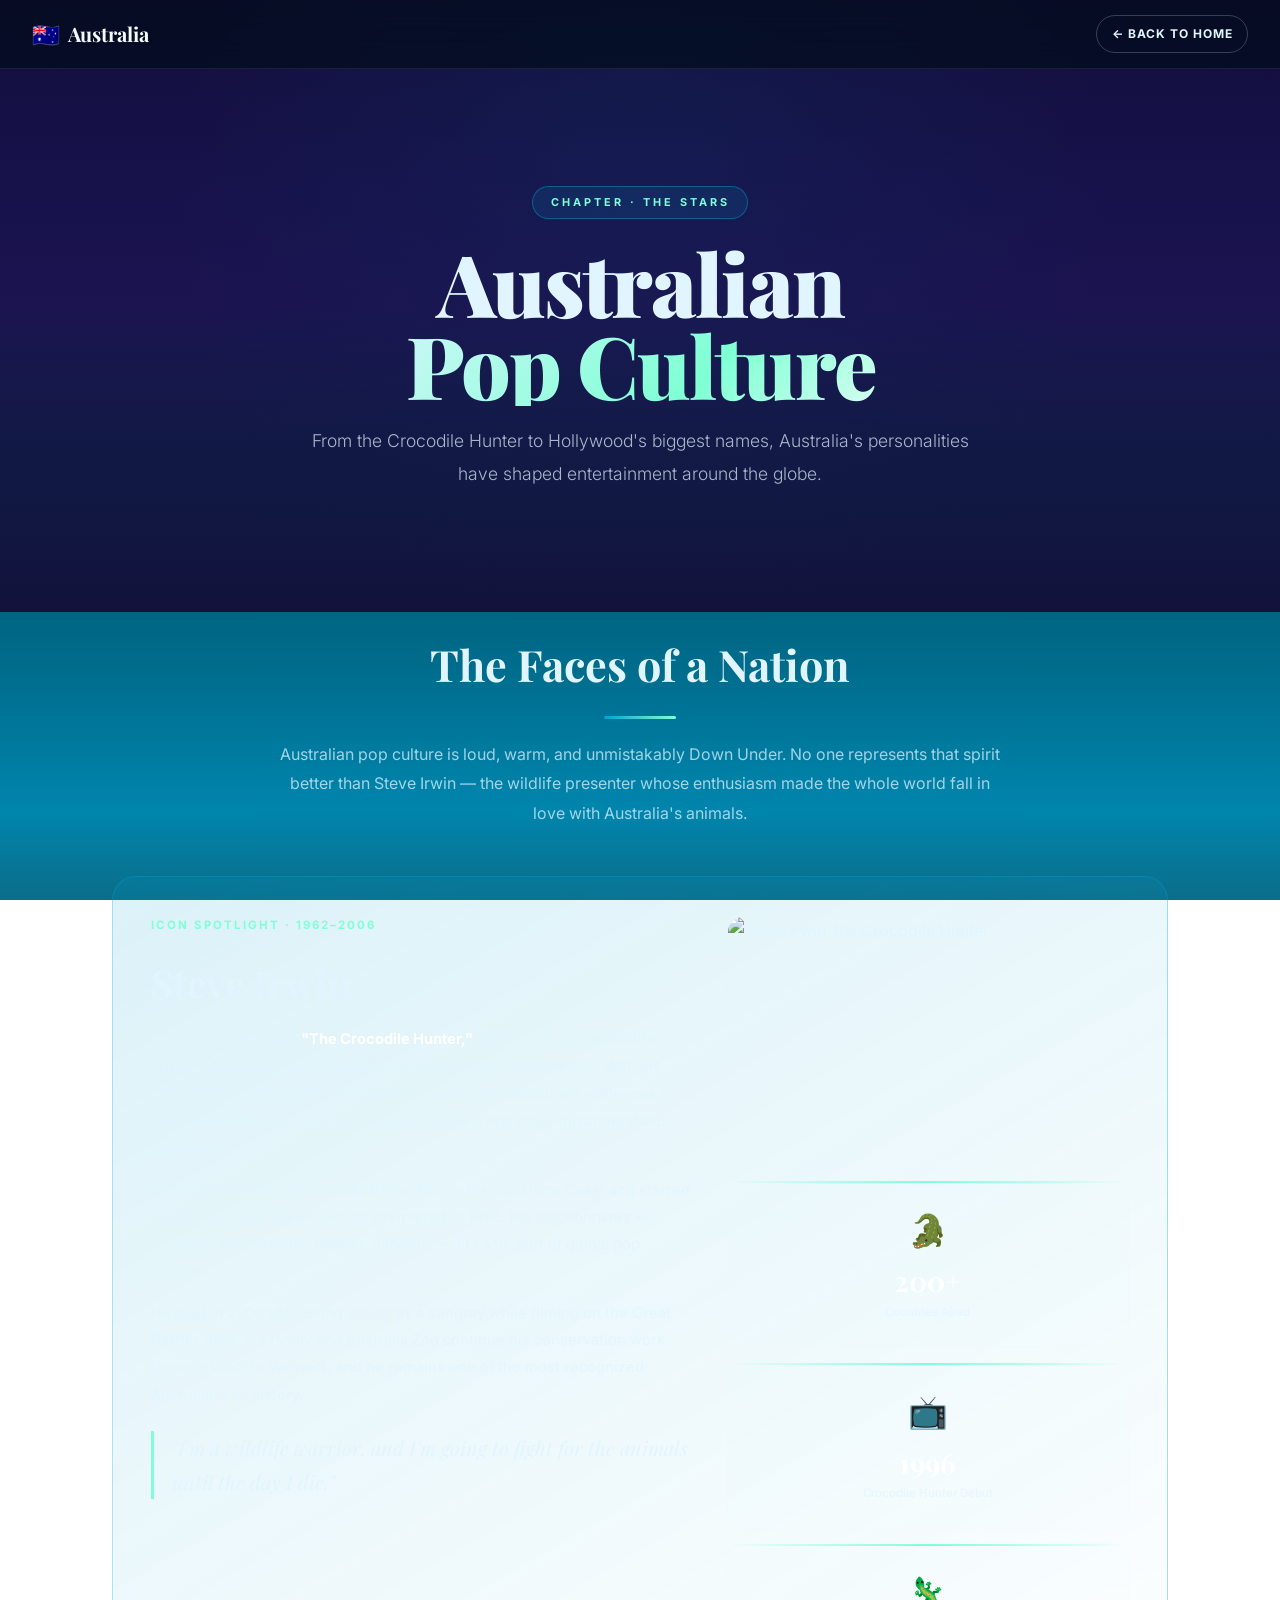
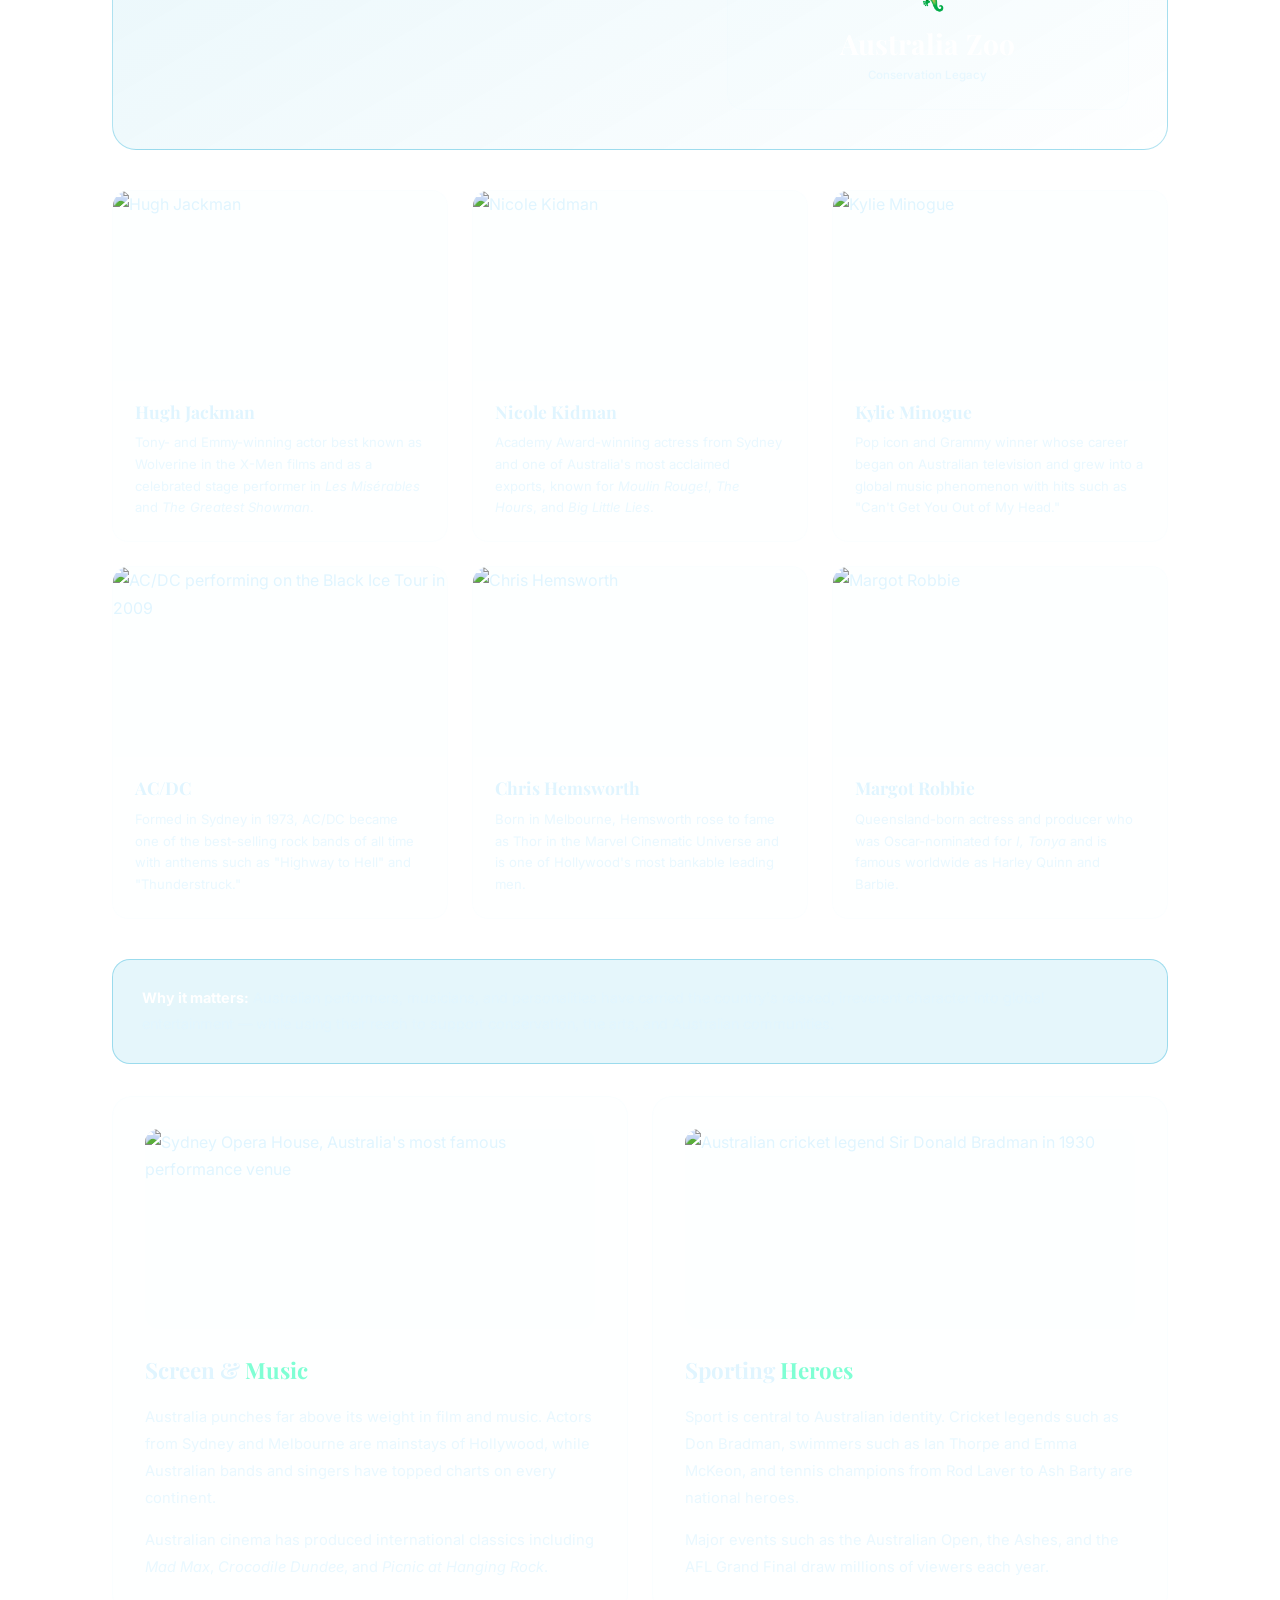
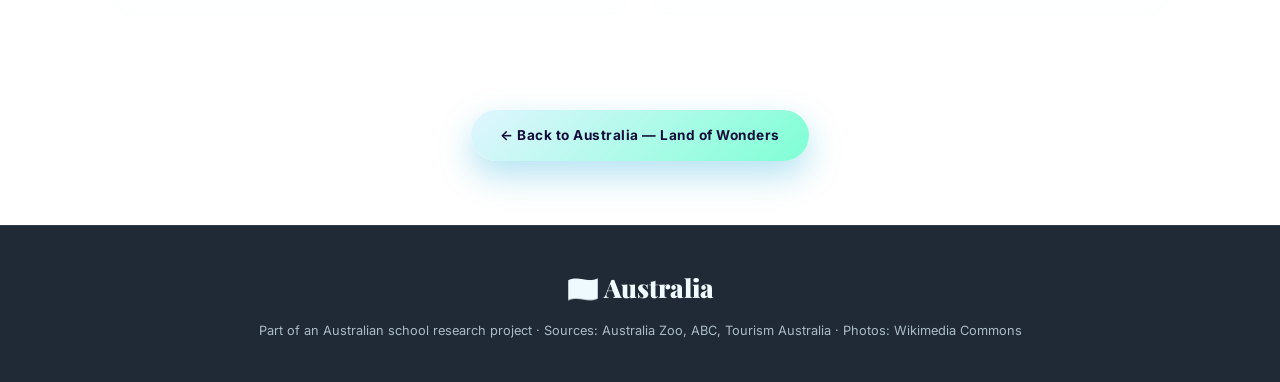
==== pop-culture.html @ 4364b7e6 "Site Austraia" ====
<!DOCTYPE html>
<html lang="en">
<head>
  <meta charset="UTF-8" />
  <meta name="viewport" content="width=device-width, initial-scale=1.0" />
  <meta name="description" content="Australian pop culture — Steve Irwin, the Crocodile Hunter, and the stars who took Australia to the world." />
  <title>Pop Culture — Australia | Land of Wonders</title>
  <link rel="preconnect" href="https://fonts.googleapis.com" />
  <link rel="preconnect" href="https://fonts.gstatic.com" crossorigin />
  <link href="https://fonts.googleapis.com/css2?family=Playfair+Display:ital,wght@0,400;0,700;0,900;1,400&family=Inter:wght@300;400;500;600;700&display=swap" rel="stylesheet" />
  <link rel="stylesheet" href="pages.css" />
</head>
<body>

  <nav>
    <div class="nav-inner">
      <a href="index.html" class="nav-logo"><span class="nav-flag">🇦🇺</span> Australia</a>
      <a href="index.html" class="nav-back">← Back to Home</a>
    </div>
  </nav>

  <header class="hero" style="--hero-img:url('https://upload.wikimedia.org/wikipedia/commons/thumb/3/30/AC_DC_Black_Ice_Tour_2009_Buenos_Aires_6de_Diciembre_%284237978983%29.jpg/1280px-AC_DC_Black_Ice_Tour_2009_Buenos_Aires_6de_Diciembre_%284237978983%29.jpg')">
    <div class="hero-bg"></div>
    <div class="hero-overlay"></div>
    <div class="hero-inner">
      <span class="hero-tag">Chapter · The Stars</span>
      <h1>Australian <span>Pop Culture</span></h1>
      <p>From the Crocodile Hunter to Hollywood's biggest names, Australia's personalities have shaped entertainment around the globe.</p>
    </div>
  </header>

  <main class="content">

    <div class="intro reveal">
      <h2>The Faces of a Nation</h2>
      <div class="divider"></div>
      <p>Australian pop culture is loud, warm, and unmistakably Down Under. No one represents that spirit better than Steve Irwin — the wildlife presenter whose enthusiasm made the whole world fall in love with Australia's animals.</p>
    </div>

    <div class="spotlight reveal">
      <div>
        <div class="role">Icon Spotlight · 1962–2006</div>
        <h2>Steve Irwin</h2>
        <p>Known to millions as <strong style="color:#fff">"The Crocodile Hunter,"</strong> Steve Irwin was a wildlife expert, zookeeper, and television personality from Queensland. With his khaki shirt, broad accent, and fearless energy, he introduced audiences in more than 200 countries to crocodiles, snakes, and other misunderstood creatures.</p>
        <p>Steve and his wife Terri ran Australia Zoo on the Sunshine Coast and starred in <em>The Crocodile Hunter</em>, which premiered in 1996. His catchphrases — "Crikey!" and "Danger, danger, danger!" — became part of global pop culture.</p>
        <p>He died in 2006 after being struck by a stingray while filming on the Great Barrier Reef. His family and Australia Zoo continue his conservation work through Wildlife Warriors, and he remains one of the most recognized Australians in history.</p>
        <div class="quote">"I'm a wildlife warrior, and I'm going to fight for the animals until the day I die."</div>
      </div>
      <div class="spotlight-side">
        <div class="spotlight-photo">
          <img src="https://upload.wikimedia.org/wikipedia/commons/f/f9/Steve_Irwin_December_2005_%284x5_cropped%29.jpg" alt="Steve Irwin, the Crocodile Hunter" loading="lazy" />
        </div>
        <div class="stat"><span class="ico">🐊</span><span class="val">200+</span><span class="lbl">Countries Aired</span></div>
        <div class="stat"><span class="ico">📺</span><span class="val">1996</span><span class="lbl">Crocodile Hunter Debut</span></div>
        <div class="stat"><span class="ico">🦎</span><span class="val">Australia Zoo</span><span class="lbl">Conservation Legacy</span></div>
      </div>
    </div>

    <div class="g3" style="margin-bottom:2.5rem">
      <div class="icon-card reveal d1"><div class="card-img portrait"><img src="https://upload.wikimedia.org/wikipedia/commons/thumb/0/02/Hugh_Jackman_by_Gage_Skidmore_3.jpg/1280px-Hugh_Jackman_by_Gage_Skidmore_3.jpg" alt="Hugh Jackman" loading="lazy" /></div><h4>Hugh Jackman</h4><p>Tony- and Emmy-winning actor best known as Wolverine in the X-Men films and as a celebrated stage performer in <em>Les Misérables</em> and <em>The Greatest Showman</em>.</p></div>
      <div class="icon-card reveal d2"><div class="card-img portrait"><img src="https://upload.wikimedia.org/wikipedia/commons/thumb/9/9e/MKr384262_Nicole_Kidman_%28Women_In_Motion%2C_Cannes_2025%29.jpg/1280px-MKr384262_Nicole_Kidman_%28Women_In_Motion%2C_Cannes_2025%29.jpg" alt="Nicole Kidman" loading="lazy" /></div><h4>Nicole Kidman</h4><p>Academy Award-winning actress from Sydney and one of Australia's most acclaimed exports, known for <em>Moulin Rouge!</em>, <em>The Hours</em>, and <em>Big Little Lies</em>.</p></div>
      <div class="icon-card reveal d3"><div class="card-img portrait"><img src="https://upload.wikimedia.org/wikipedia/commons/thumb/6/62/KylieMinogue-byPhilipRomano.jpg/1280px-KylieMinogue-byPhilipRomano.jpg" alt="Kylie Minogue" loading="lazy" /></div><h4>Kylie Minogue</h4><p>Pop icon and Grammy winner whose career began on Australian television and grew into a global music phenomenon with hits such as "Can't Get You Out of My Head."</p></div>
      <div class="icon-card reveal d1"><div class="card-img"><img src="https://upload.wikimedia.org/wikipedia/commons/thumb/e/e0/AC_DC_Black_Ice_Tour_2009_Buenos_Aires_4_de_Diciembre_%284238680962%29.jpg/1280px-AC_DC_Black_Ice_Tour_2009_Buenos_Aires_4_de_Diciembre_%284238680962%29.jpg" alt="AC/DC performing on the Black Ice Tour in 2009" loading="lazy" /></div><h4>AC/DC</h4><p>Formed in Sydney in 1973, AC/DC became one of the best-selling rock bands of all time with anthems such as "Highway to Hell" and "Thunderstruck."</p></div>
      <div class="icon-card reveal d2"><div class="card-img portrait"><img src="https://upload.wikimedia.org/wikipedia/commons/thumb/8/86/Chris_Hemsworth_-_Crime_101.jpg/1280px-Chris_Hemsworth_-_Crime_101.jpg" alt="Chris Hemsworth" loading="lazy" /></div><h4>Chris Hemsworth</h4><p>Born in Melbourne, Hemsworth rose to fame as Thor in the Marvel Cinematic Universe and is one of Hollywood's most bankable leading men.</p></div>
      <div class="icon-card reveal d3"><div class="card-img portrait"><img src="https://upload.wikimedia.org/wikipedia/commons/thumb/9/90/Margot_Robbie_Wuthering_Heights_premiere_%28cropped%29.jpg/1280px-Margot_Robbie_Wuthering_Heights_premiere_%28cropped%29.jpg" alt="Margot Robbie" loading="lazy" /></div><h4>Margot Robbie</h4><p>Queensland-born actress and producer who was Oscar-nominated for <em>I, Tonya</em> and is famous worldwide as Harley Quinn and Barbie.</p></div>
    </div>

    <div class="callout reveal">
      <p><strong>Why it matters:</strong> Australian performers, musicians, and personalities have carried the country's relaxed, irreverent character into global entertainment — while using their reach to support conservation, the arts, and Australian communities.</p>
    </div>

    <div class="g2">
      <div class="gc reveal">
        <div class="gc-img">
          <img src="https://upload.wikimedia.org/wikipedia/commons/thumb/e/e1/Sydney_Opera_House_2026.jpg/1280px-Sydney_Opera_House_2026.jpg" alt="Sydney Opera House, Australia's most famous performance venue" loading="lazy" />
        </div>
        <h3>Screen & <span>Music</span></h3>
        <p>Australia punches far above its weight in film and music. Actors from Sydney and Melbourne are mainstays of Hollywood, while Australian bands and singers have topped charts on every continent.</p>
        <p>Australian cinema has produced international classics including <em>Mad Max</em>, <em>Crocodile Dundee</em>, and <em>Picnic at Hanging Rock</em>.</p>
      </div>
      <div class="gc reveal d1">
        <div class="gc-img">
          <img src="https://upload.wikimedia.org/wikipedia/commons/d/d8/Don_Bradman_1930.jpg" alt="Australian cricket legend Sir Donald Bradman in 1930" loading="lazy" />
        </div>
        <h3>Sporting <span>Heroes</span></h3>
        <p>Sport is central to Australian identity. Cricket legends such as Don Bradman, swimmers such as Ian Thorpe and Emma McKeon, and tennis champions from Rod Laver to Ash Barty are national heroes.</p>
        <p>Major events such as the Australian Open, the Ashes, and the AFL Grand Final draw millions of viewers each year.</p>
      </div>
    </div>

  </main>

  <div class="back-cta">
    <a href="index.html">← Back to Australia — Land of Wonders</a>
  </div>

  <footer>
    <div class="footer-logo">🇦🇺 Australia</div>
    <p>Part of an Australian school research project · Sources: Australia Zoo, ABC, Tourism Australia · Photos: Wikimedia Commons</p>
  </footer>

  <script>
    const revObs = new IntersectionObserver(entries => {
      entries.forEach(e => { if (e.isIntersecting) e.target.classList.add('visible'); });
    }, { threshold: 0.1, rootMargin: '0px 0px -40px 0px' });
    document.querySelectorAll('.reveal').forEach(el => revObs.observe(el));
  </script>
</body>
</html>
---- pages.css ----
/* =============================================
   SHARED STYLES FOR THE THREE STORY PAGES
============================================= */
*, *::before, *::after { margin:0; padding:0; box-sizing:border-box; }
:root {
  --c1:#130E39;
  --aqua:#00a3d1;
  --aqua-soft:#7fffd4;
  --aqua-light:#E0F5FF;
  --muted:rgba(224,245,255,.72);
  --glass:rgba(224,245,255,.05);
  --gborder:rgba(224,245,255,.14);
  --shadow:0 24px 70px rgba(19,14,57,.55);
}
html { scroll-behavior:smooth; overflow-x:hidden; }
body {
  font-family:'Inter', sans-serif;
  color:var(--aqua-light);
  background:linear-gradient(180deg,
    #130E39 0%, #1a1660 16%, #2C2085 34%,
    #005A75 58%, #006c8c 74%, #0085ad 90%, #0b6d8a 100%);
  background-attachment:fixed;
  overflow-x:hidden;
  min-height:100vh;
  line-height:1.7;
}
::-webkit-scrollbar { width:5px; }
::-webkit-scrollbar-track { background:var(--c1); }
::-webkit-scrollbar-thumb { background:var(--aqua-light); border-radius:3px; }

/* NAV */
nav {
  position:fixed; top:0; left:0; right:0; z-index:1000;
  background:rgba(2,12,27,.68);
  backdrop-filter:blur(24px);
  -webkit-backdrop-filter:blur(24px);
  border-bottom:1px solid rgba(255,255,255,.08);
}
.nav-inner {
  max-width:1300px; margin:0 auto; height:68px;
  display:flex; align-items:center; justify-content:space-between;
  padding:0 2rem;
}
.nav-logo {
  font-family:'Playfair Display',serif; font-size:1.25rem; font-weight:700;
  text-decoration:none; display:flex; align-items:center; gap:.5rem;
  background:linear-gradient(135deg,var(--aqua-light),#fff);
  -webkit-background-clip:text; -webkit-text-fill-color:transparent; background-clip:text;
}
.nav-flag { font-size:1.4rem; -webkit-text-fill-color:initial; }
.nav-back {
  color:var(--aqua-light); text-decoration:none; font-size:.75rem;
  font-weight:700; text-transform:uppercase; letter-spacing:1px;
  padding:.5rem .9rem; border:1px solid rgba(224,245,255,.22);
  border-radius:100px; transition:all .3s;
}
.nav-back:hover { background:rgba(0,163,209,.18); border-color:rgba(0,163,209,.6); transform:translateX(-3px); }

/* HERO */
.hero {
  position:relative; min-height:68vh; display:flex;
  align-items:center; justify-content:center; overflow:hidden;
  padding:8rem 1.5rem 4rem; text-align:center;
}
.hero-bg {
  position:absolute; inset:0;
  background:var(--hero-img, linear-gradient(135deg,#1a1660,#005A75)) center/cover no-repeat;
  transform:scale(1.008);
  filter:saturate(1.05);
}
.hero-bg::after {
  content:''; position:absolute; inset:0;
  background:radial-gradient(circle at 50% 30%, rgba(0,163,209,.18), transparent 60%);
}
.hero-overlay {
  position:absolute; inset:0;
  background:linear-gradient(to bottom, rgba(19,14,57,.55) 0%, rgba(19,14,57,.72) 55%, rgba(19,14,57,.96) 100%);
}
.hero-inner { position:relative; z-index:2; max-width:820px; }
.hero-tag {
  display:inline-block; font-size:.68rem; font-weight:700; letter-spacing:3px;
  text-transform:uppercase; color:var(--aqua-soft);
  padding:.4rem 1.1rem; border:1px solid rgba(0,163,209,.45);
  border-radius:100px; background:rgba(0,163,209,.12); margin-bottom:1.4rem;
  animation:fadeUp .8s ease .1s both;
}
.hero h1 {
  font-family:'Playfair Display',serif; font-weight:900;
  font-size:clamp(2.8rem,8vw,5.4rem); line-height:.95;
  letter-spacing:-2px; margin-bottom:1.2rem;
  animation:fadeUp .9s ease .25s both;
}
.hero h1 span {
  display:block;
  background:linear-gradient(135deg,var(--aqua-light) 0%,var(--aqua-soft) 60%,#fff 100%);
  -webkit-background-clip:text; -webkit-text-fill-color:transparent; background-clip:text;
}
.hero p {
  font-size:clamp(.95rem,2vw,1.1rem); font-weight:300; color:var(--muted);
  max-width:680px; margin:0 auto; line-height:1.85;
  animation:fadeUp .9s ease .4s both;
}
.hero--emoji .hero-bg::before {
  content:attr(data-emoji);
  position:absolute; right:6%; bottom:-4%;
  font-size:clamp(9rem,26vw,22rem); line-height:1;
  opacity:.14; filter:grayscale(10%);
  animation:drift 7s ease-in-out infinite alternate;
}
@keyframes drift { from{transform:translateY(0) rotate(-4deg);} to{transform:translateY(-24px) rotate(3deg);} }
@keyframes fadeUp { from{opacity:0;transform:translateY(24px);} to{opacity:1;transform:translateY(0);} }

/* CONTENT */
.content { max-width:1120px; margin:0 auto; padding:1rem 2rem 5rem; }
.intro { text-align:center; margin-bottom:3rem; }
.intro h2 {
  font-family:'Playfair Display',serif; font-size:clamp(1.8rem,4vw,2.7rem);
  font-weight:700; margin-bottom:.8rem;
}
.intro p { color:var(--muted); max-width:720px; margin:0 auto; font-size:1rem; line-height:1.85; }
.divider { width:72px; height:3px; border-radius:2px; margin:.9rem auto 1.3rem;
  background:linear-gradient(90deg,var(--aqua),var(--aqua-soft)); }

.g2 { display:grid; grid-template-columns:1fr 1fr; gap:1.5rem; align-items:start; }
.g3 { display:grid; grid-template-columns:repeat(3,1fr); gap:1.5rem; }
.g4 { display:grid; grid-template-columns:repeat(4,1fr); gap:1.2rem; }

.gc {
  background:var(--glass); border:1px solid var(--gborder);
  border-radius:20px; padding:2rem;
  backdrop-filter:blur(10px); -webkit-backdrop-filter:blur(10px);
  transition:all .4s ease;
}
.gc:hover { background:rgba(224,245,255,.08); border-color:rgba(0,163,209,.35); transform:translateY(-4px); box-shadow:var(--shadow); }
.gc h3 {
  font-family:'Playfair Display',serif; font-size:1.4rem; font-weight:700;
  margin-bottom:.9rem;
}
.gc h3 span { color:var(--aqua-soft); }
.gc p { color:var(--muted); font-size:.92rem; line-height:1.85; margin-bottom:.9rem; }
.gc p:last-child { margin-bottom:0; }

.stat {
  background:var(--glass); border:1px solid rgba(224,245,255,.1);
  border-radius:16px; padding:1.4rem 1rem; text-align:center;
  position:relative; overflow:hidden; transition:all .3s;
}
.stat::before {
  content:''; position:absolute; top:0; left:0; right:0; height:2px;
  background:linear-gradient(90deg,transparent,var(--aqua-soft),transparent);
}
.stat:hover { transform:translateY(-4px); border-color:rgba(0,163,209,.4); }
.stat .ico { font-size:2rem; display:block; margin-bottom:.5rem; }
.stat .val { font-family:'Playfair Display',serif; font-size:1.75rem; font-weight:700; color:#fff; display:block; line-height:1.1; }
.stat .lbl { font-size:.72rem; color:var(--muted); font-weight:500; margin-top:.25rem; }

/* IMAGES */
.figure {
  margin:0 0 2.6rem; border-radius:22px; overflow:hidden;
  border:1px solid var(--gborder); background:var(--glass);
}
.figure img {
  display:block; width:100%; height:clamp(220px,38vw,400px);
  object-fit:cover; object-position:center 50%; transition:transform .6s ease;
}
.figure:hover img { transform:scale(1.01); }
.figure figcaption {
  padding:.85rem 1.4rem; font-size:.78rem; color:var(--muted);
  border-top:1px solid rgba(224,245,255,.08);
}
.figure figcaption strong { color:var(--aqua-light); }

.gc-img {
  border-radius:14px; overflow:hidden; margin-bottom:1.4rem; height:200px;
  background:rgba(224,245,255,.06);
}
.gc-img img {
  width:100%; height:100%; object-fit:cover; object-position:center 50%; display:block;
  transition:transform .5s ease;
}
.gc:hover .gc-img img { transform:scale(1.012); }

.card-img {
  margin:-1.4rem -1.4rem 1rem; height:190px; overflow:hidden;
  background:rgba(224,245,255,.06);
}
.card-img img {
  width:100%; height:100%; object-fit:cover; object-position:center 50%; display:block;
  transition:transform .5s ease;
}
.card-img.portrait img { object-position:center center; }
.icon-card:hover .card-img img { transform:scale(1.015); }

.spotlight-photo {
  border-radius:16px; overflow:hidden; height:250px;
  border:1px solid rgba(224,245,255,.14);
}
.spotlight-photo img {
  width:100%; height:100%; object-fit:cover; object-position:center center;
  display:block; transition:transform .5s ease;
}
.spotlight-photo:hover img { transform:scale(1.01); }

/* TIMELINE */
.timeline { position:relative; padding-left:1.9rem; margin-top:1rem; }
.timeline::before {
  content:''; position:absolute; left:0; top:.3rem; bottom:.3rem; width:2px;
  background:linear-gradient(180deg,var(--aqua-soft),var(--aqua));
}
.tl-item { position:relative; margin-bottom:1.7rem; }
.tl-item:last-child { margin-bottom:0; }
.tl-item::before {
  content:''; position:absolute; left:-2.35rem; top:.35rem;
  width:10px; height:10px; border-radius:50%; background:var(--aqua-soft);
  box-shadow:0 0 0 4px rgba(0,163,209,.22);
}
.tl-year { font-size:.72rem; font-weight:700; color:var(--aqua-soft); letter-spacing:1.5px; text-transform:uppercase; margin-bottom:.15rem; }
.tl-text { font-size:.9rem; color:var(--muted); line-height:1.65; }

/* ICON GRID */
.icon-card {
  background:var(--glass); border:1px solid rgba(224,245,255,.1);
  border-radius:16px; padding:1.4rem; transition:all .3s;
  overflow:hidden;
}
.icon-card:hover { border-color:rgba(0,163,209,.4); transform:translateY(-4px); background:rgba(0,163,209,.08); }
.icon-card .ico { font-size:2.2rem; display:block; margin-bottom:.6rem; }
.icon-card h4 { font-family:'Playfair Display',serif; font-size:1.1rem; margin-bottom:.35rem; }
.icon-card p { font-size:.82rem; color:var(--muted); line-height:1.65; }

/* SPOTLIGHT */
.spotlight {
  display:grid; grid-template-columns:1.15fr .85fr; gap:2rem;
  background:linear-gradient(150deg, rgba(0,163,209,.14), rgba(224,245,255,.03));
  border:1px solid rgba(0,163,209,.3); border-radius:24px;
  padding:2.4rem; margin-bottom:2.5rem;
}
.spotlight h2 { font-family:'Playfair Display',serif; font-size:clamp(1.7rem,3.5vw,2.4rem); margin-bottom:.6rem; }
.spotlight .role { font-size:.72rem; font-weight:700; letter-spacing:2px; text-transform:uppercase; color:var(--aqua-soft); margin-bottom:1rem; }
.spotlight p { color:var(--muted); font-size:.92rem; line-height:1.85; margin-bottom:.9rem; }
.spotlight p:last-child { margin-bottom:0; }
.quote {
  font-family:'Playfair Display',serif; font-style:italic; font-size:1.25rem;
  color:var(--aqua-light); border-left:3px solid var(--aqua-soft);
  padding-left:1.1rem; margin-top:1.4rem;
}
.spotlight-side { display:flex; flex-direction:column; gap:.9rem; justify-content:center; }

/* CALLOUT */
.callout {
  background:rgba(0,163,209,.1); border:1px solid rgba(0,163,209,.32);
  border-radius:18px; padding:1.6rem 1.8rem; margin:2rem 0;
}
.callout strong { color:#fff; }
.callout p { color:var(--muted); font-size:.9rem; line-height:1.8; margin:0; }

/* BACK CTA */
.back-cta { text-align:center; padding:1rem 2rem 4rem; }
.back-cta a {
  display:inline-flex; align-items:center; gap:.6rem;
  text-decoration:none; color:var(--c1); font-weight:700; font-size:.85rem;
  letter-spacing:.5px; background:linear-gradient(135deg,var(--aqua-light),var(--aqua-soft));
  padding:.85rem 1.8rem; border-radius:100px; transition:all .3s;
  box-shadow:0 14px 34px rgba(0,163,209,.3);
}
.back-cta a:hover { transform:translateY(-3px); box-shadow:0 20px 44px rgba(0,163,209,.45); }

/* FOOTER */
footer {
  background:rgba(2,12,27,.88); border-top:1px solid rgba(255,255,255,.08);
  padding:2.5rem 2rem; text-align:center;
}
.footer-logo {
  font-family:'Playfair Display',serif; font-size:1.6rem; font-weight:900;
  background:linear-gradient(135deg,var(--aqua-light),#fff);
  -webkit-background-clip:text; -webkit-text-fill-color:transparent;
  margin-bottom:.6rem;
}
footer p { color:var(--muted); font-size:.8rem; line-height:1.8; }
footer a { color:var(--aqua-soft); text-decoration:none; }
footer a:hover { text-decoration:underline; }

/* SCROLL REVEAL */
.reveal { opacity:0; transform:translateY(32px); transition:opacity .8s ease, transform .8s ease; }
.reveal.visible { opacity:1; transform:translateY(0); }
.d1{transition-delay:.1s;} .d2{transition-delay:.2s;} .d3{transition-delay:.3s;} .d4{transition-delay:.4s;}

/* RESPONSIVE */
@media(max-width:900px) {
  .g4 { grid-template-columns:repeat(2,1fr); }
  .g3 { grid-template-columns:repeat(2,1fr); }
  .spotlight { grid-template-columns:1fr; }
}
@media(max-width:640px) {
  .nav-inner { padding:0 1.2rem; }
  .hero { min-height:60vh; padding:7rem 1.2rem 3rem; }
  .content { padding:1rem 1.2rem 4rem; }
  .g2, .g3, .g4 { grid-template-columns:1fr; }
  .gc, .spotlight { padding:1.5rem; }
  body { background-attachment:scroll; }
  .hero-bg { transform:none; }
}
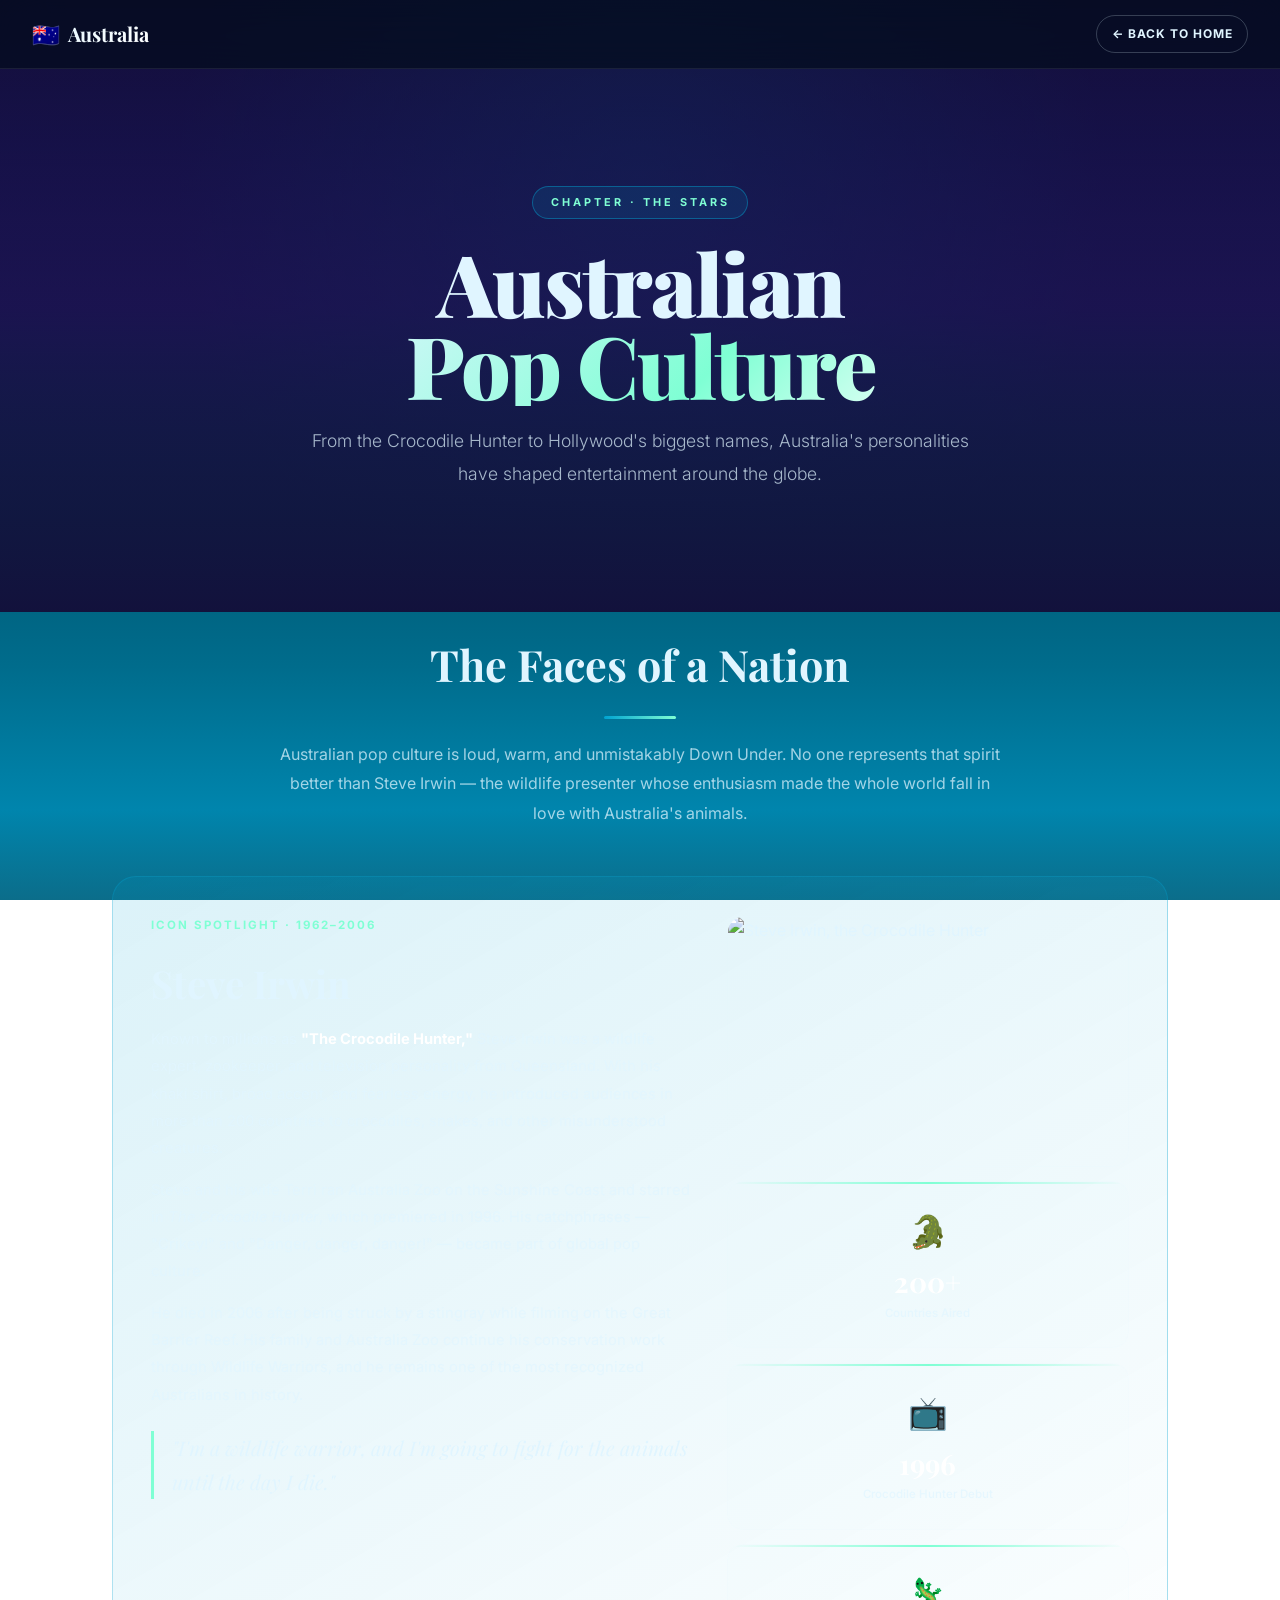
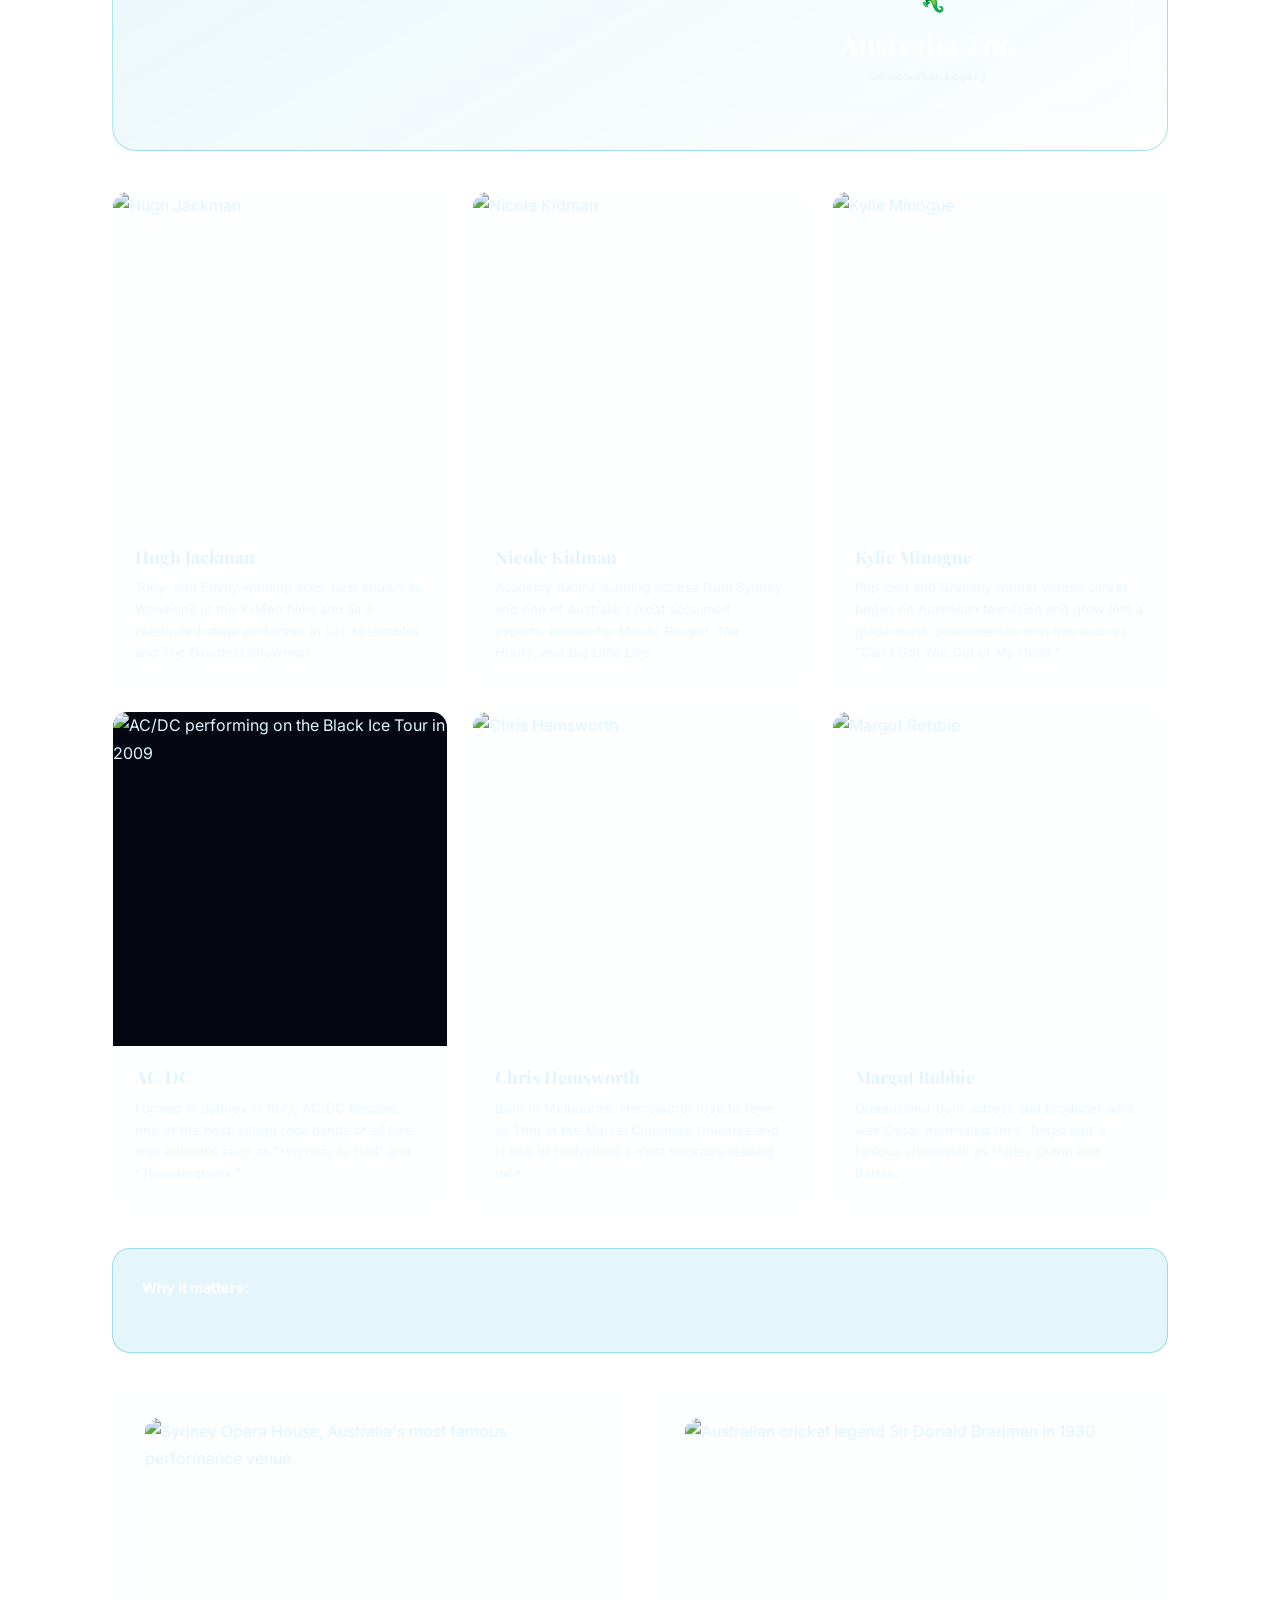
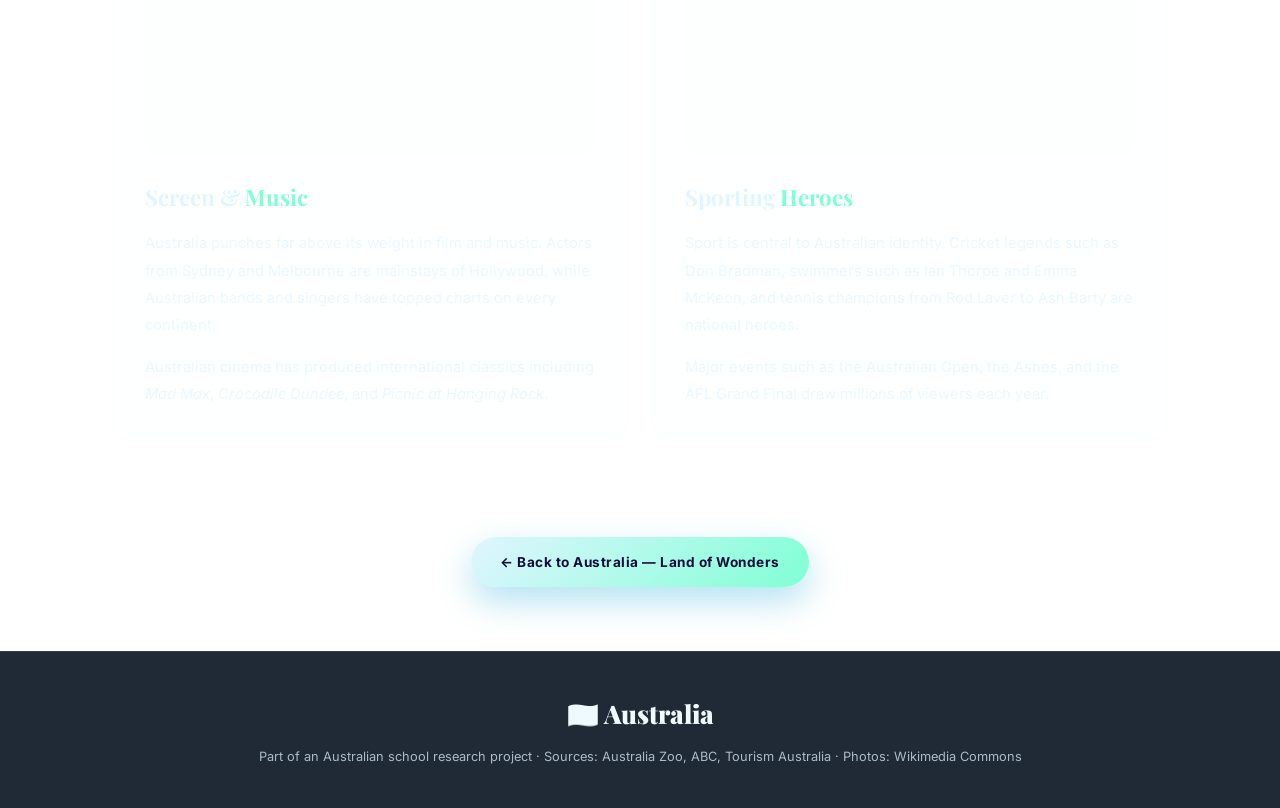
==== commit e603048c: "style: improve responsive layout and image aspect ratios across pages" ====
--- a/pop-culture.html
+++ b/pop-culture.html
@@ -60,7 +60,7 @@
       <div class="icon-card reveal d1"><div class="card-img portrait"><img src="https://upload.wikimedia.org/wikipedia/commons/thumb/0/02/Hugh_Jackman_by_Gage_Skidmore_3.jpg/1280px-Hugh_Jackman_by_Gage_Skidmore_3.jpg" alt="Hugh Jackman" loading="lazy" /></div><h4>Hugh Jackman</h4><p>Tony- and Emmy-winning actor best known as Wolverine in the X-Men films and as a celebrated stage performer in <em>Les Misérables</em> and <em>The Greatest Showman</em>.</p></div>
       <div class="icon-card reveal d2"><div class="card-img portrait"><img src="https://upload.wikimedia.org/wikipedia/commons/thumb/9/9e/MKr384262_Nicole_Kidman_%28Women_In_Motion%2C_Cannes_2025%29.jpg/1280px-MKr384262_Nicole_Kidman_%28Women_In_Motion%2C_Cannes_2025%29.jpg" alt="Nicole Kidman" loading="lazy" /></div><h4>Nicole Kidman</h4><p>Academy Award-winning actress from Sydney and one of Australia's most acclaimed exports, known for <em>Moulin Rouge!</em>, <em>The Hours</em>, and <em>Big Little Lies</em>.</p></div>
       <div class="icon-card reveal d3"><div class="card-img portrait"><img src="https://upload.wikimedia.org/wikipedia/commons/thumb/6/62/KylieMinogue-byPhilipRomano.jpg/1280px-KylieMinogue-byPhilipRomano.jpg" alt="Kylie Minogue" loading="lazy" /></div><h4>Kylie Minogue</h4><p>Pop icon and Grammy winner whose career began on Australian television and grew into a global music phenomenon with hits such as "Can't Get You Out of My Head."</p></div>
-      <div class="icon-card reveal d1"><div class="card-img"><img src="https://upload.wikimedia.org/wikipedia/commons/thumb/e/e0/AC_DC_Black_Ice_Tour_2009_Buenos_Aires_4_de_Diciembre_%284238680962%29.jpg/1280px-AC_DC_Black_Ice_Tour_2009_Buenos_Aires_4_de_Diciembre_%284238680962%29.jpg" alt="AC/DC performing on the Black Ice Tour in 2009" loading="lazy" /></div><h4>AC/DC</h4><p>Formed in Sydney in 1973, AC/DC became one of the best-selling rock bands of all time with anthems such as "Highway to Hell" and "Thunderstruck."</p></div>
+      <div class="icon-card reveal d1"><div class="card-img whole"><img src="https://upload.wikimedia.org/wikipedia/commons/thumb/e/e0/AC_DC_Black_Ice_Tour_2009_Buenos_Aires_4_de_Diciembre_%284238680962%29.jpg/1280px-AC_DC_Black_Ice_Tour_2009_Buenos_Aires_4_de_Diciembre_%284238680962%29.jpg" alt="AC/DC performing on the Black Ice Tour in 2009" loading="lazy" /></div><h4>AC/DC</h4><p>Formed in Sydney in 1973, AC/DC became one of the best-selling rock bands of all time with anthems such as "Highway to Hell" and "Thunderstruck."</p></div>
       <div class="icon-card reveal d2"><div class="card-img portrait"><img src="https://upload.wikimedia.org/wikipedia/commons/thumb/8/86/Chris_Hemsworth_-_Crime_101.jpg/1280px-Chris_Hemsworth_-_Crime_101.jpg" alt="Chris Hemsworth" loading="lazy" /></div><h4>Chris Hemsworth</h4><p>Born in Melbourne, Hemsworth rose to fame as Thor in the Marvel Cinematic Universe and is one of Hollywood's most bankable leading men.</p></div>
       <div class="icon-card reveal d3"><div class="card-img portrait"><img src="https://upload.wikimedia.org/wikipedia/commons/thumb/9/90/Margot_Robbie_Wuthering_Heights_premiere_%28cropped%29.jpg/1280px-Margot_Robbie_Wuthering_Heights_premiere_%28cropped%29.jpg" alt="Margot Robbie" loading="lazy" /></div><h4>Margot Robbie</h4><p>Queensland-born actress and producer who was Oscar-nominated for <em>I, Tonya</em> and is famous worldwide as Harley Quinn and Barbie.</p></div>
     </div>
@@ -71,7 +71,7 @@
 
     <div class="g2">
       <div class="gc reveal">
-        <div class="gc-img">
+        <div class="gc-img tall">
           <img src="https://upload.wikimedia.org/wikipedia/commons/thumb/e/e1/Sydney_Opera_House_2026.jpg/1280px-Sydney_Opera_House_2026.jpg" alt="Sydney Opera House, Australia's most famous performance venue" loading="lazy" />
         </div>
         <h3>Screen & <span>Music</span></h3>
@@ -79,8 +79,8 @@
         <p>Australian cinema has produced international classics including <em>Mad Max</em>, <em>Crocodile Dundee</em>, and <em>Picnic at Hanging Rock</em>.</p>
       </div>
       <div class="gc reveal d1">
-        <div class="gc-img">
-          <img src="https://upload.wikimedia.org/wikipedia/commons/d/d8/Don_Bradman_1930.jpg" alt="Australian cricket legend Sir Donald Bradman in 1930" loading="lazy" />
+        <div class="gc-img tall">
+          <img src="https://upload.wikimedia.org/wikipedia/commons/d/d8/Don_Bradman_1930.jpg" alt="Australian cricket legend Sir Donald Bradman in 1930" loading="lazy" style="object-position:center 10%" />
         </div>
         <h3>Sporting <span>Heroes</span></h3>
         <p>Sport is central to Australian identity. Cricket legends such as Don Bradman, swimmers such as Ian Thorpe and Emma McKeon, and tennis champions from Rod Laver to Ash Barty are national heroes.</p>
--- a/pages.css
+++ b/pages.css
@@ -178,6 +178,7 @@
   width:100%; height:100%; object-fit:cover; object-position:center 50%; display:block;
   transition:transform .5s ease;
 }
+.gc-img.tall { height:auto; aspect-ratio:4/3; }
 .gc:hover .gc-img img { transform:scale(1.012); }
 
 .card-img {
@@ -188,15 +189,18 @@
   width:100%; height:100%; object-fit:cover; object-position:center 50%; display:block;
   transition:transform .5s ease;
 }
-.card-img.portrait img { object-position:center center; }
+.card-img.portrait, .card-img.whole { height:auto; aspect-ratio:1/1; }
+.card-img.portrait img { object-position:center 5%; }
+.card-img.whole { background:#04070f; }
+.card-img.whole img { object-fit:contain; object-position:center; }
 .icon-card:hover .card-img img { transform:scale(1.015); }
 
 .spotlight-photo {
-  border-radius:16px; overflow:hidden; height:250px;
+  border-radius:16px; overflow:hidden; aspect-ratio:8/5;
   border:1px solid rgba(224,245,255,.14);
 }
 .spotlight-photo img {
-  width:100%; height:100%; object-fit:cover; object-position:center center;
+  width:100%; height:100%; object-fit:cover; object-position:center 8%;
   display:block; transition:transform .5s ease;
 }
 .spotlight-photo:hover img { transform:scale(1.01); }
